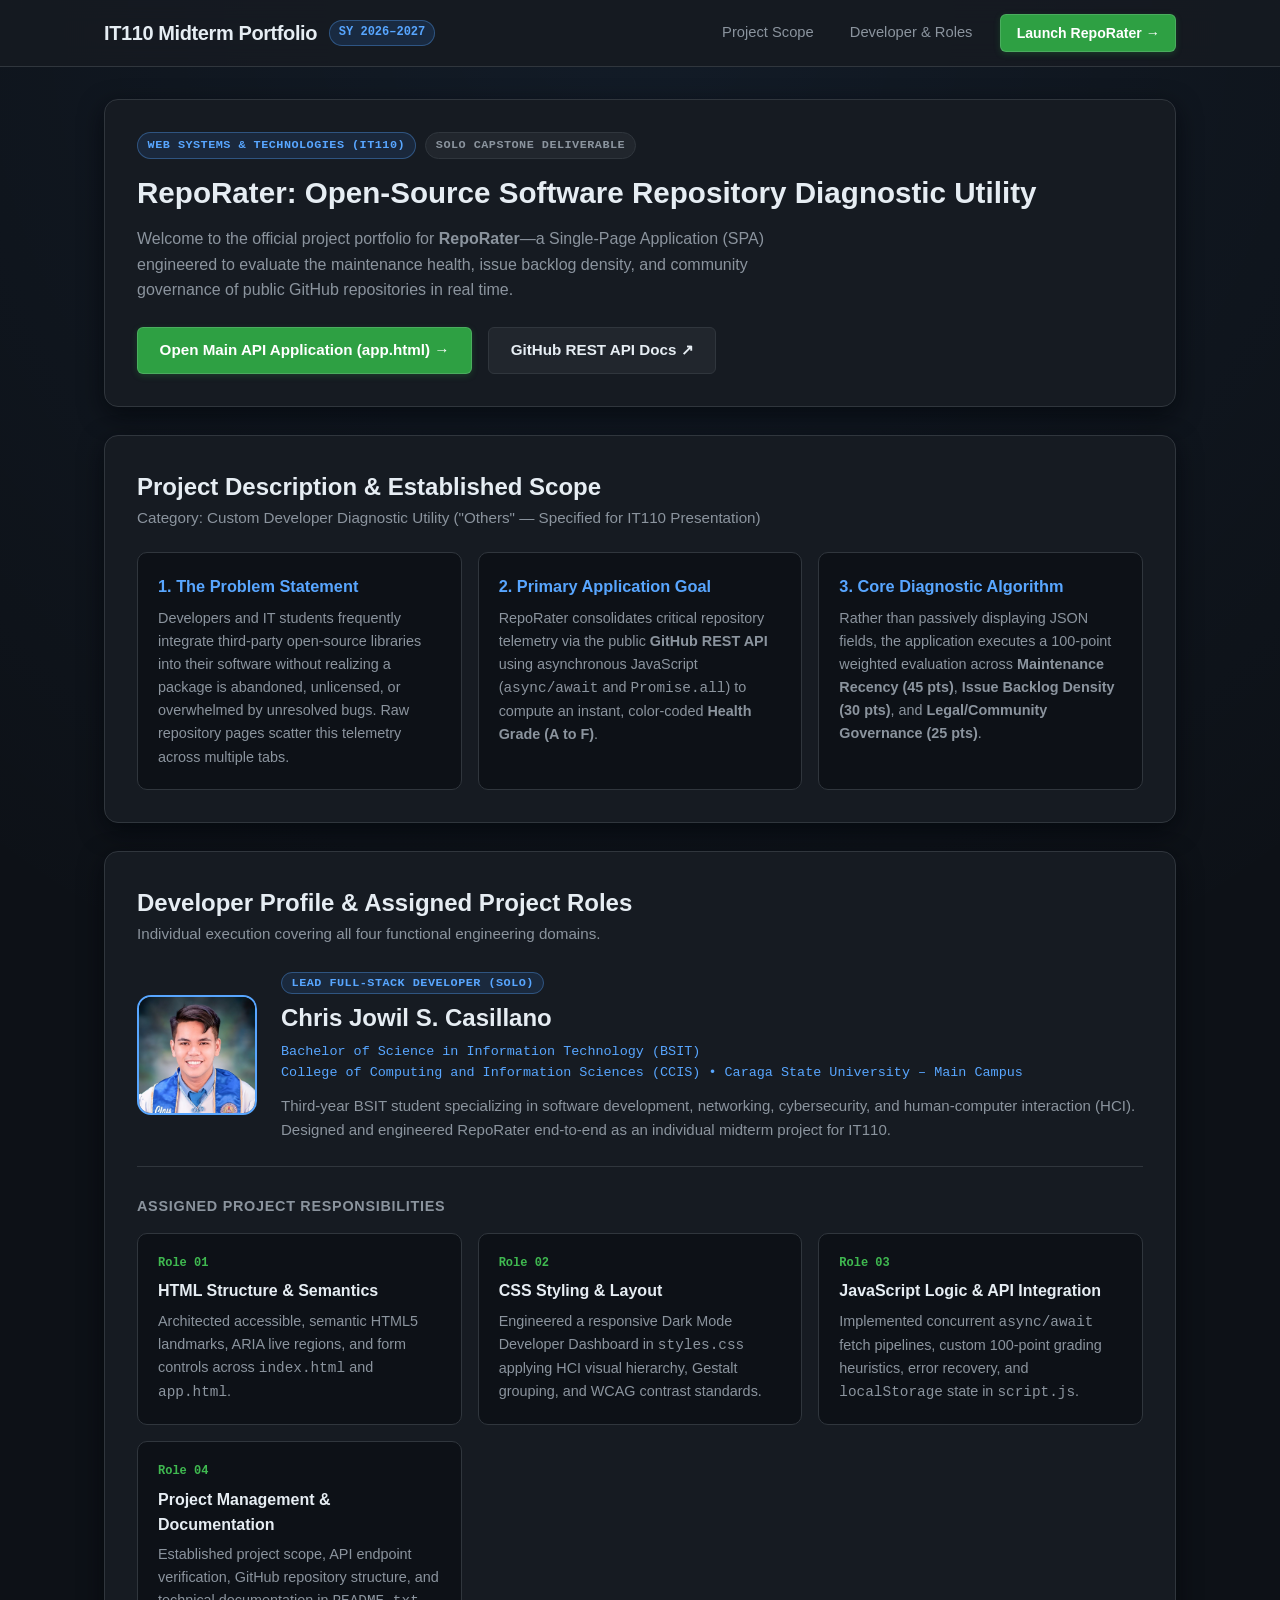
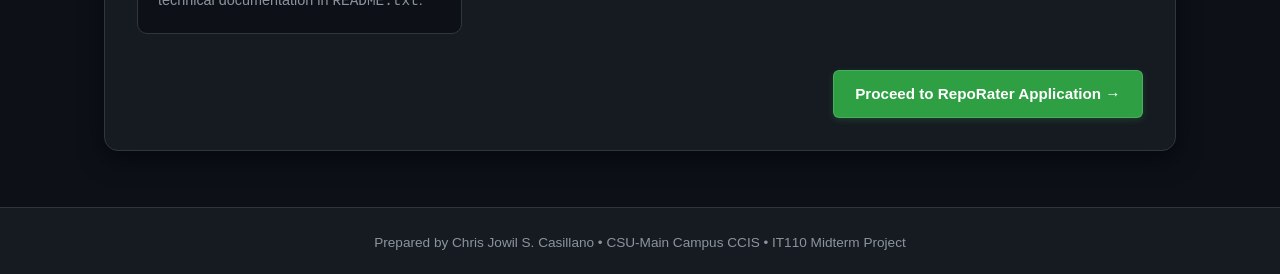
==== index.html @ c6ba1325 "Initial commit" ====
<!DOCTYPE html>
<html lang="en">
<head>
    <meta charset="UTF-8">
    <meta name="viewport" content="width=device-width, initial-scale=1.0">
    <title>Developer Portfolio &amp; Project Overview | RepoRater IT110</title>
    <link rel="stylesheet" href="styles.css">
</head>
<body>
    <!-- Top Header Navigation -->
    <header class="app-header">
        <div class="header-container">
            <div class="brand">
                <h1>IT110 Midterm Portfolio</h1>
                <span class="badge">SY 2026–2027</span>
            </div>
            <nav aria-label="Portfolio Navigation">
                <a href="#project-scope" class="nav-link">Project Scope</a>
                <a href="#developer-profile" class="nav-link">Developer &amp; Roles</a>
                <a href="app.html" class="primary-btn nav-cta">Launch RepoRater &rarr;</a>
            </nav>
        </div>
    </header>

    <main class="app-main portfolio-main">
        <!-- Hero Introduction Section -->
        <section class="hero-card" aria-labelledby="heroHeading">
            <div class="hero-badge-row">
                <span class="status-badge badge-info">Web Systems &amp; Technologies (IT110)</span>
                <span class="status-badge badge-neutral">Solo Capstone Deliverable</span>
            </div>
            <h2 id="heroHeading" class="hero-title">
                RepoRater: Open-Source Software Repository Diagnostic Utility
            </h2>
            <p class="hero-description">
                Welcome to the official project portfolio for <strong>RepoRater</strong>—a Single-Page Application (SPA) engineered to evaluate the maintenance health, issue backlog density, and community governance of public GitHub repositories in real time.
            </p>
            <div class="hero-actions">
                <a href="app.html" class="primary-btn hero-btn">
                    Open Main API Application (app.html) &rarr;
                </a>
                <a href="https://docs.github.com/en/rest" target="_blank" rel="noopener noreferrer" class="secondary-btn">
                    GitHub REST API Docs &nearr;
                </a>
            </div>
        </section>

        <!-- Project Scope & Architecture Section (CO1 Rubric Requirement) -->
        <section id="project-scope" class="portfolio-section" aria-labelledby="scopeHeading">
            <div class="section-header">
                <h2 id="scopeHeading">Project Description &amp; Established Scope</h2>
                <p class="section-subtitle">
                    Category: Custom Developer Diagnostic Utility ("Others" — Specified for IT110 Presentation)
                </p>
            </div>

            <div class="scope-grid">
                <article class="scope-card">
                    <h3>1. The Problem Statement</h3>
                    <p>
                        Developers and IT students frequently integrate third-party open-source libraries into their software without realizing a package is abandoned, unlicensed, or overwhelmed by unresolved bugs. Raw repository pages scatter this telemetry across multiple tabs.
                    </p>
                </article>

                <article class="scope-card">
                    <h3>2. Primary Application Goal</h3>
                    <p>
                        RepoRater consolidates critical repository telemetry via the public <strong>GitHub REST API</strong> using asynchronous JavaScript (<code>async/await</code> and <code>Promise.all</code>) to compute an instant, color-coded <strong>Health Grade (A to F)</strong>.
                    </p>
                </article>

                <article class="scope-card">
                    <h3>3. Core Diagnostic Algorithm</h3>
                    <p>
                        Rather than passively displaying JSON fields, the application executes a 100-point weighted evaluation across <strong>Maintenance Recency (45 pts)</strong>, <strong>Issue Backlog Density (30 pts)</strong>, and <strong>Legal/Community Governance (25 pts)</strong>.
                    </p>
                </article>
            </div>
        </section>

        <!-- Developer Profile & Role Matrix Section -->
        <section id="developer-profile" class="portfolio-section" aria-labelledby="profileHeading">
            <div class="section-header">
                <h2 id="profileHeading">Developer Profile &amp; Assigned Project Roles</h2>
                <p class="section-subtitle">
                    Individual execution covering all four functional engineering domains.
                </p>
            </div>

            <article class="profile-card">
                <div class="profile-identity">
                    <img 
                        src="profile.jpg" 
                        alt="Portrait of Chris Jowil S. Casillano" 
                        class="profile-avatar"
                        width="120"
                        height="120"
                        onerror="this.onerror=null; this.src='data:image/svg+xml;utf8,<svg xmlns=%22http://www.w3.org/2000/svg%22 width=%22120%22 height=%22120%22 viewBox=%220 0 120 120%22><rect width=%22120%22 height=%22120%22 rx=%2216%22 fill=%22%2321262d%22/><text x=%2250%25%22 y=%2254%25%22 font-family=%22monospace%22 font-size=%2236%22 font-weight=%22bold%22 fill=%22%2358a6ff%22 text-anchor=%22middle%22 dominant-baseline=%22middle%22>CJC</text></svg>';"
                    >
                    <div class="profile-meta">
                        <span class="status-badge badge-info">Lead Full-Stack Developer (Solo)</span>
                        <h3>Chris Jowil S. Casillano</h3>
                        <p class="profile-affiliation">
                            Bachelor of Science in Information Technology (BSIT)<br>
                            College of Computing and Information Sciences (CCIS) &bull; Caraga State University – Main Campus
                        </p>
                        <p class="profile-bio">
                            Third-year BSIT student specializing in software development, networking, cybersecurity, and human-computer interaction (HCI). Designed and engineered RepoRater end-to-end as an individual midterm project for IT110.
                        </p>
                    </div>
                </div>

                <!-- Assigned Roles Breakdown (CO1 Rubric Requirement) -->
                <div class="roles-matrix">
                    <h4>Assigned Project Responsibilities</h4>
                    <div class="roles-grid">
                        <div class="role-box">
                            <span class="role-tag">Role 01</span>
                            <strong>HTML Structure &amp; Semantics</strong>
                            <p>Architected accessible, semantic HTML5 landmarks, ARIA live regions, and form controls across <code>index.html</code> and <code>app.html</code>.</p>
                        </div>
                        <div class="role-box">
                            <span class="role-tag">Role 02</span>
                            <strong>CSS Styling &amp; Layout</strong>
                            <p>Engineered a responsive Dark Mode Developer Dashboard in <code>styles.css</code> applying HCI visual hierarchy, Gestalt grouping, and WCAG contrast standards.</p>
                        </div>
                        <div class="role-box">
                            <span class="role-tag">Role 03</span>
                            <strong>JavaScript Logic &amp; API Integration</strong>
                            <p>Implemented concurrent <code>async/await</code> fetch pipelines, custom 100-point grading heuristics, error recovery, and <code>localStorage</code> state in <code>script.js</code>.</p>
                        </div>
                        <div class="role-box">
                            <span class="role-tag">Role 04</span>
                            <strong>Project Management &amp; Documentation</strong>
                            <p>Established project scope, API endpoint verification, GitHub repository structure, and technical documentation in <code>README.txt</code>.</p>
                        </div>
                    </div>
                </div>

                <div class="profile-footer-cta">
                    <a href="app.html" class="primary-btn">
                        Proceed to RepoRater Application &rarr;
                    </a>
                </div>
            </article>
        </section>
    </main>

    <footer class="app-footer">
        <p>Prepared by Chris Jowil S. Casillano &bull; CSU-Main Campus CCIS &bull; IT110 Midterm Project</p>
    </footer>
</body>
</html>
---- styles.css ----
/**
 * RepoRater - Unified Dark Mode Developer Dashboard Stylesheet (styles.css)
 * Applies HCI Principles: Visibility of System Status, Visual Hierarchy,
 * Fitts's Law Target Sizing, Gestalt Proximity, and WCAG High-Contrast Tokens.
 */

:root {
    /* Core Dark Mode Surfaces */
    --bg-canvas: #0d1117;
    --bg-surface: #161b22;
    --bg-elevated: #21262d;
    --bg-overlay: rgba(22, 27, 34, 0.88);

    /* Borders & Dividers */
    --border-default: #30363d;
    --border-muted: #21262d;
    --border-focus: #58a6ff;

    /* Typography Colors (WCAG AA/AAA Compliant) */
    --text-primary: #e6edf3;
    --text-secondary: #8b949e;
    --text-muted: #6e7681;

    /* Brand & Interactive Accents */
    --accent-primary: #2ea043;
    --accent-primary-hover: #3fb950;
    --accent-blue: #58a6ff;
    --accent-blue-subtle: rgba(56, 139, 253, 0.15);

    /* Semantic Diagnostic & Grade Colors */
    --status-good: #3fb950;
    --status-good-bg: rgba(46, 160, 67, 0.12);
    --status-info: #58a6ff;
    --status-info-bg: rgba(56, 139, 253, 0.12);
    --status-warn: #d29922;
    --status-warn-bg: rgba(187, 128, 9, 0.14);
    --status-crit: #f85149;
    --status-crit-bg: rgba(248, 81, 73, 0.14);
    --status-orange: #db6d28;
    --status-orange-bg: rgba(219, 109, 40, 0.14);

    /* Typography Stacks */
    --font-sans: 'Inter', -apple-system, BlinkMacSystemFont, 'Segoe UI', Roboto, Oxygen, Ubuntu, sans-serif;
    --font-mono: 'JetBrains Mono', 'Fira Code', 'Cascadia Code', Consolas, 'Courier New', monospace;

    /* Layout & Radius Tokens */
    --max-width: 1120px;
    --radius-sm: 6px;
    --radius-md: 10px;
    --radius-lg: 14px;
    --shadow-card: 0 8px 24px rgba(1, 4, 9, 0.65);
    --transition-fast: 160ms cubic-bezier(0.2, 0, 0, 1);
}

/* ==========================================================================
   1. Base Reset & Accessibility Foundations
   ========================================================================== */
*, *::before, *::after {
    box-sizing: border-box;
    margin: 0;
    padding: 0;
}

/* Critical safeguard: ensures JS .hidden toggles always override flex/grid */
[hidden] {
    display: none !important;
}

html {
    scroll-behavior: smooth;
    color-scheme: dark;
}

body {
    background-color: var(--bg-canvas);
    background-image: radial-gradient(circle at 50% 0%, rgba(88, 166, 255, 0.07), transparent 55%);
    color: var(--text-primary);
    font-family: var(--font-sans);
    font-size: 16px;
    line-height: 1.6;
    min-height: 100vh;
    display: flex;
    flex-direction: column;
    -webkit-font-smoothing: antialiased;
}

a {
    color: var(--accent-blue);
    text-decoration: none;
    transition: color var(--transition-fast);
}

a:hover {
    text-decoration: underline;
}

/* Keyboard Focus Ring (HCI Accessibility Principle) */
:focus-visible {
    outline: 2px solid var(--border-focus);
    outline-offset: 3px;
}

/* ==========================================================================
   2. Top Navigation Header
   ========================================================================== */
.app-header {
    position: sticky;
    top: 0;
    z-index: 100;
    background-color: var(--bg-overlay);
    backdrop-filter: blur(12px);
    border-bottom: 1px solid var(--border-default);
}

.header-container {
    max-width: var(--max-width);
    margin: 0 auto;
    padding: 0.9rem 1.5rem;
    display: flex;
    align-items: center;
    justify-content: space-between;
    gap: 1rem;
    flex-wrap: wrap;
}

.brand {
    display: flex;
    align-items: center;
    gap: 0.75rem;
}

.brand h1 {
    font-size: 1.25rem;
    font-weight: 700;
    letter-spacing: -0.02em;
    color: var(--text-primary);
}

.badge {
    font-family: var(--font-mono);
    font-size: 0.75rem;
    font-weight: 600;
    padding: 0.15rem 0.55rem;
    border-radius: 999px;
    background-color: var(--accent-blue-subtle);
    color: var(--accent-blue);
    border: 1px solid rgba(88, 166, 255, 0.35);
}

.app-header nav {
    display: flex;
    align-items: center;
    gap: 1.25rem;
    flex-wrap: wrap;
}

.nav-link {
    color: var(--text-secondary);
    font-size: 0.92rem;
    font-weight: 500;
    padding: 0.35rem 0.5rem;
    border-radius: var(--radius-sm);
}

.nav-link:hover {
    color: var(--text-primary);
    background-color: var(--bg-elevated);
    text-decoration: none;
}

/* ==========================================================================
   3. Main Layout Container & Shared Buttons (Fitts's Law Sizing)
   ========================================================================== */
.app-main {
    max-width: var(--max-width);
    width: 100%;
    margin: 0 auto;
    padding: 2rem 1.5rem 3.5rem;
    flex: 1;
    display: flex;
    flex-direction: column;
    gap: 1.75rem;
}

.primary-btn,
.secondary-btn {
    display: inline-flex;
    align-items: center;
    justify-content: center;
    min-height: 44px;
    padding: 0.65rem 1.35rem;
    font-family: var(--font-sans);
    font-size: 0.95rem;
    font-weight: 600;
    border-radius: var(--radius-sm);
    cursor: pointer;
    transition: all var(--transition-fast);
    text-decoration: none !important;
    white-space: nowrap;
}

.primary-btn {
    background-color: var(--accent-primary);
    color: #ffffff;
    border: 1px solid rgba(240, 246, 252, 0.15);
    box-shadow: 0 2px 6px rgba(46, 160, 67, 0.25);
}

.primary-btn:hover:not(:disabled) {
    background-color: var(--accent-primary-hover);
    transform: translateY(-1px);
}

.primary-btn:disabled {
    opacity: 0.6;
    cursor: wait;
}

.secondary-btn {
    background-color: var(--bg-elevated);
    color: var(--text-primary);
    border: 1px solid var(--border-default);
}

.secondary-btn:hover {
    border-color: var(--text-secondary);
    background-color: #292e36;
}

.nav-cta {
    min-height: 36px;
    padding: 0.4rem 0.95rem;
    font-size: 0.88rem;
}

/* ==========================================================================
   4. Search & Input Section (app.html)
   ========================================================================== */
.search-section {
    background-color: var(--bg-surface);
    border: 1px solid var(--border-default);
    border-radius: var(--radius-lg);
    padding: 1.75rem;
    box-shadow: var(--shadow-card);
}

.search-section h2 {
    font-size: 1.35rem;
    margin-bottom: 0.35rem;
}

.section-subtitle {
    color: var(--text-secondary);
    font-size: 0.95rem;
    margin-bottom: 1.35rem;
}

.search-form {
    display: grid;
    grid-template-columns: 1fr auto 1fr auto;
    align-items: end;
    gap: 0.85rem;
}

.input-group {
    display: flex;
    flex-direction: column;
    gap: 0.4rem;
}

.input-group label {
    font-size: 0.82rem;
    font-weight: 600;
    color: var(--text-secondary);
    text-transform: uppercase;
    letter-spacing: 0.04em;
}

.input-group input {
    min-height: 44px;
    padding: 0.65rem 0.9rem;
    background-color: var(--bg-canvas);
    border: 1px solid var(--border-default);
    border-radius: var(--radius-sm);
    color: var(--text-primary);
    font-family: var(--font-mono);
    font-size: 0.92rem;
    transition: border-color var(--transition-fast), box-shadow var(--transition-fast);
}

.input-group input::placeholder {
    color: var(--text-muted);
    font-family: var(--font-sans);
}

.input-group input:focus {
    outline: none;
    border-color: var(--border-focus);
    box-shadow: 0 0 0 3px rgba(88, 166, 255, 0.2);
}

.slash-divider {
    font-family: var(--font-mono);
    font-size: 1.4rem;
    font-weight: 700;
    color: var(--text-muted);
    padding-bottom: 0.45rem;
    user-select: none;
}

/* Quick Demo Presets & Recent History Pills */
.presets-bar,
.recent-searches {
    margin-top: 1.15rem;
    padding-top: 1rem;
    border-top: 1px solid var(--border-muted);
    display: flex;
    align-items: center;
    flex-wrap: wrap;
    gap: 0.55rem;
}

.presets-label,
.recent-header span {
    font-size: 0.82rem;
    font-weight: 600;
    color: var(--text-secondary);
    margin-right: 0.25rem;
}

.preset-btn,
.recent-pill {
    background-color: var(--bg-elevated);
    color: var(--text-primary);
    border: 1px solid var(--border-default);
    border-radius: 999px;
    padding: 0.35rem 0.8rem;
    font-family: var(--font-mono);
    font-size: 0.8rem;
    cursor: pointer;
    transition: all var(--transition-fast);
}

.preset-btn:hover,
.recent-pill:hover {
    border-color: var(--accent-blue);
    color: var(--accent-blue);
    background-color: var(--accent-blue-subtle);
}

.recent-searches {
    flex-direction: column;
    align-items: stretch;
}

.recent-header {
    display: flex;
    justify-content: space-between;
    align-items: center;
}

.recent-list {
    display: flex;
    flex-wrap: wrap;
    gap: 0.5rem;
}

.text-btn {
    background: none;
    border: none;
    color: var(--text-secondary);
    font-size: 0.8rem;
    cursor: pointer;
    text-decoration: underline;
}

.text-btn:hover {
    color: var(--status-crit);
}

/* ==========================================================================
   5. Feedback States: Loading Spinner & Error Handling Banner
   ========================================================================== */
.status-panel {
    border-radius: var(--radius-md);
    padding: 1.5rem;
    display: flex;
    align-items: center;
    gap: 1rem;
}

.loading-panel {
    background-color: var(--bg-surface);
    border: 1px solid var(--border-default);
    justify-content: center;
    color: var(--text-secondary);
}

.spinner {
    width: 24px;
    height: 24px;
    border: 3px solid var(--border-default);
    border-top-color: var(--accent-blue);
    border-radius: 50%;
    animation: spin 0.8s linear infinite;
}

@keyframes spin {
    to { transform: rotate(360deg); }
}

.error-panel {
    background-color: var(--status-crit-bg);
    border: 1px solid var(--status-crit);
    flex-direction: column;
    align-items: flex-start;
    gap: 0.35rem;
}

.error-panel h3 {
    color: var(--status-crit);
    font-size: 1.05rem;
}

.error-panel p {
    color: var(--text-primary);
    font-size: 0.92rem;
}

/* ==========================================================================
   6. Results Dashboard: Identity, Grade Card, Breakdown & Telemetry
   ========================================================================== */
.results-section {
    display: flex;
    flex-direction: column;
    gap: 1.5rem;
}

.repo-overview-card,
.grade-card,
.breakdown-card,
.metrics-section,
.commits-section {
    background-color: var(--bg-surface);
    border: 1px solid var(--border-default);
    border-radius: var(--radius-lg);
    padding: 1.5rem;
    box-shadow: var(--shadow-card);
}

.repo-identity {
    display: flex;
    align-items: flex-start;
    gap: 1.25rem;
}

.owner-avatar {
    width: 72px;
    height: 72px;
    border-radius: var(--radius-md);
    border: 1px solid var(--border-default);
    background-color: var(--bg-elevated);
    flex-shrink: 0;
}

.repo-title-block {
    flex: 1;
    min-width: 0;
}

.repo-name-row {
    display: flex;
    align-items: center;
    flex-wrap: wrap;
    gap: 0.75rem;
    margin-bottom: 0.4rem;
}

.repo-name-row h2 {
    font-family: var(--font-mono);
    font-size: 1.35rem;
    word-break: break-all;
}

.badge-group {
    display: flex;
    gap: 0.45rem;
    flex-wrap: wrap;
}

.status-badge {
    font-family: var(--font-mono);
    font-size: 0.74rem;
    font-weight: 600;
    padding: 0.2rem 0.6rem;
    border-radius: 999px;
    text-transform: uppercase;
    letter-spacing: 0.04em;
}

.badge-neutral {
    background-color: var(--bg-elevated);
    color: var(--text-secondary);
    border: 1px solid var(--border-default);
}

.badge-info {
    background-color: var(--status-info-bg);
    color: var(--status-info);
    border: 1px solid rgba(88, 166, 255, 0.35);
}

.badge-danger {
    background-color: var(--status-crit-bg);
    color: var(--status-crit);
    border: 1px solid rgba(248, 81, 73, 0.4);
}

.repo-description {
    color: var(--text-secondary);
    margin-bottom: 0.65rem;
}

.external-link {
    font-size: 0.9rem;
    font-weight: 600;
}

/* Primary Diagnostic Grid */
.diagnostic-grid {
    display: grid;
    grid-template-columns: 320px 1fr;
    gap: 1.5rem;
}

.grade-card {
    display: flex;
    flex-direction: column;
    justify-content: space-between;
    border-top: 4px solid var(--border-default);
}

.grade-card h3,
.breakdown-card h3,
.metrics-section h3,
.commits-section h3 {
    font-size: 0.95rem;
    text-transform: uppercase;
    letter-spacing: 0.05em;
    color: var(--text-secondary);
    margin-bottom: 1rem;
}

.grade-display {
    display: flex;
    align-items: center;
    gap: 1.25rem;
    margin: 0.5rem 0 1rem;
}

.grade-letter {
    font-family: var(--font-mono);
    font-size: 3.75rem;
    font-weight: 800;
    line-height: 1;
    width: 84px;
    height: 84px;
    display: flex;
    align-items: center;
    justify-content: center;
    border-radius: var(--radius-md);
    border: 2px solid var(--border-default);
}

.grade-meta {
    display: flex;
    flex-direction: column;
    gap: 0.25rem;
}

.grade-score {
    font-family: var(--font-mono);
    font-size: 1.1rem;
    font-weight: 700;
}

.grade-verdict {
    font-size: 0.95rem;
    font-weight: 600;
}

.grade-footnote {
    font-size: 0.8rem;
    color: var(--text-muted);
}

/* Dynamic Grade Color Modifiers */
.grade-a { border-top-color: var(--status-good); }
.grade-a .grade-letter { color: var(--status-good); background: var(--status-good-bg); border-color: var(--status-good); }
.grade-a .grade-verdict { color: var(--status-good); }

.grade-b { border-top-color: var(--status-info); }
.grade-b .grade-letter { color: var(--status-info); background: var(--status-info-bg); border-color: var(--status-info); }
.grade-b .grade-verdict { color: var(--status-info); }

.grade-c { border-top-color: var(--status-warn); }
.grade-c .grade-letter { color: var(--status-warn); background: var(--status-warn-bg); border-color: var(--status-warn); }
.grade-c .grade-verdict { color: var(--status-warn); }

.grade-d { border-top-color: var(--status-orange); }
.grade-d .grade-letter { color: var(--status-orange); background: var(--status-orange-bg); border-color: var(--status-orange); }
.grade-d .grade-verdict { color: var(--status-orange); }

.grade-f { border-top-color: var(--status-crit); }
.grade-f .grade-letter { color: var(--status-crit); background: var(--status-crit-bg); border-color: var(--status-crit); }
.grade-f .grade-verdict { color: var(--status-crit); }

/* Diagnostic Breakdown List with Non-Color Status Cues (WCAG Principle) */
.diagnostic-list {
    list-style: none;
    display: flex;
    flex-direction: column;
    gap: 0.65rem;
}

.diag-item {
    padding: 0.65rem 0.9rem;
    border-radius: var(--radius-sm);
    font-size: 0.92rem;
    border-left: 3px solid var(--border-default);
    background-color: var(--bg-canvas);
}

.diag-item::before {
    font-family: var(--font-mono);
    font-size: 0.78rem;
    font-weight: 700;
    margin-right: 0.6rem;
}

.diag-good { border-left-color: var(--status-good); background-color: var(--status-good-bg); }
.diag-good::before { content: "[PASS]"; color: var(--status-good); }

.diag-warning { border-left-color: var(--status-warn); background-color: var(--status-warn-bg); }
.diag-warning::before { content: "[WARN]"; color: var(--status-warn); }

.diag-critical { border-left-color: var(--status-crit); background-color: var(--status-crit-bg); }
.diag-critical::before { content: "[CRIT]"; color: var(--status-crit); }

.diag-info { border-left-color: var(--status-info); background-color: var(--status-info-bg); }
.diag-info::before { content: "[INFO]"; color: var(--status-info); }

/* 9-Box Telemetry Metrics Grid */
.metrics-grid {
    display: grid;
    grid-template-columns: repeat(auto-fill, minmax(195px, 1fr));
    gap: 0.9rem;
}

.metric-box {
    background-color: var(--bg-canvas);
    border: 1px solid var(--border-default);
    border-radius: var(--radius-sm);
    padding: 0.9rem 1rem;
    display: flex;
    flex-direction: column;
    gap: 0.25rem;
}

.metric-label {
    font-size: 0.78rem;
    color: var(--text-secondary);
    text-transform: uppercase;
    letter-spacing: 0.04em;
}

.metric-value {
    font-family: var(--font-mono);
    font-size: 1.15rem;
    color: var(--text-primary);
}

/* Recent Commit Activity List */
.commits-list {
    list-style: none;
    display: flex;
    flex-direction: column;
    divide-y: 1px solid var(--border-default);
}

.commit-item {
    padding: 0.75rem 0;
    border-bottom: 1px solid var(--border-muted);
    display: flex;
    justify-content: space-between;
    align-items: baseline;
    gap: 1rem;
    flex-wrap: wrap;
}

.commit-item:last-child {
    border-bottom: none;
    padding-bottom: 0;
}

.commit-message {
    font-family: var(--font-mono);
    font-size: 0.9rem;
    color: var(--text-primary);
    font-weight: 500;
}

.commit-message:hover {
    color: var(--accent-blue);
}

.commit-meta {
    font-size: 0.82rem;
    color: var(--text-secondary);
    white-space: nowrap;
}

/* ==========================================================================
   7. Portfolio Homepage Styles (index.html)
   ========================================================================== */
.hero-card,
.portfolio-section {
    background-color: var(--bg-surface);
    border: 1px solid var(--border-default);
    border-radius: var(--radius-lg);
    padding: 2rem;
    box-shadow: var(--shadow-card);
}

.hero-badge-row {
    display: flex;
    gap: 0.6rem;
    flex-wrap: wrap;
    margin-bottom: 1rem;
}

.hero-title {
    font-size: 1.85rem;
    line-height: 1.25;
    margin-bottom: 0.85rem;
}

.hero-description {
    color: var(--text-secondary);
    max-width: 78ch;
    margin-bottom: 1.5rem;
}

.hero-actions {
    display: flex;
    gap: 1rem;
    flex-wrap: wrap;
}

.scope-grid,
.roles-grid {
    display: grid;
    grid-template-columns: repeat(auto-fit, minmax(260px, 1fr));
    gap: 1rem;
}

.scope-card,
.role-box {
    background-color: var(--bg-canvas);
    border: 1px solid var(--border-default);
    border-radius: var(--radius-md);
    padding: 1.25rem;
}

.scope-card h3 {
    font-size: 1.02rem;
    color: var(--accent-blue);
    margin-bottom: 0.5rem;
}

.scope-card p,
.role-box p {
    font-size: 0.9rem;
    color: var(--text-secondary);
}

.profile-card {
    display: flex;
    flex-direction: column;
    gap: 1.75rem;
}

.profile-identity {
    display: flex;
    align-items: center;
    gap: 1.5rem;
    padding-bottom: 1.5rem;
    border-bottom: 1px solid var(--border-default);
}

.profile-avatar {
    width: 120px;
    height: 120px;
    border-radius: var(--radius-lg);
    object-fit: cover;
    border: 2px solid var(--accent-blue);
    flex-shrink: 0;
}

.profile-meta h3 {
    font-size: 1.5rem;
    margin: 0.35rem 0 0.2rem;
}

.profile-affiliation {
    font-family: var(--font-mono);
    font-size: 0.84rem;
    color: var(--accent-blue);
    margin-bottom: 0.65rem;
}

.profile-bio {
    color: var(--text-secondary);
    font-size: 0.94rem;
}

.roles-matrix h4 {
    font-size: 0.9rem;
    text-transform: uppercase;
    letter-spacing: 0.05em;
    color: var(--text-secondary);
    margin-bottom: 0.9rem;
}

.role-box {
    display: flex;
    flex-direction: column;
    gap: 0.35rem;
}

.role-tag {
    font-family: var(--font-mono);
    font-size: 0.75rem;
    color: var(--status-good);
    font-weight: 700;
}

.profile-footer-cta {
    display: flex;
    justify-content: flex-end;
    padding-top: 0.5rem;
}

/* ==========================================================================
   8. Footer & Responsive Breakpoints
   ========================================================================== */
.app-footer {
    border-top: 1px solid var(--border-default);
    padding: 1.5rem;
    text-align: center;
    color: var(--text-secondary);
    font-size: 0.85rem;
    background-color: var(--bg-surface);
}

@media (max-width: 860px) {
    .search-form {
        grid-template-columns: 1fr;
    }
    .slash-divider {
        display: none;
    }
    .diagnostic-grid {
        grid-template-columns: 1fr;
    }
    .profile-identity {
        flex-direction: column;
        align-items: flex-start;
    }
}
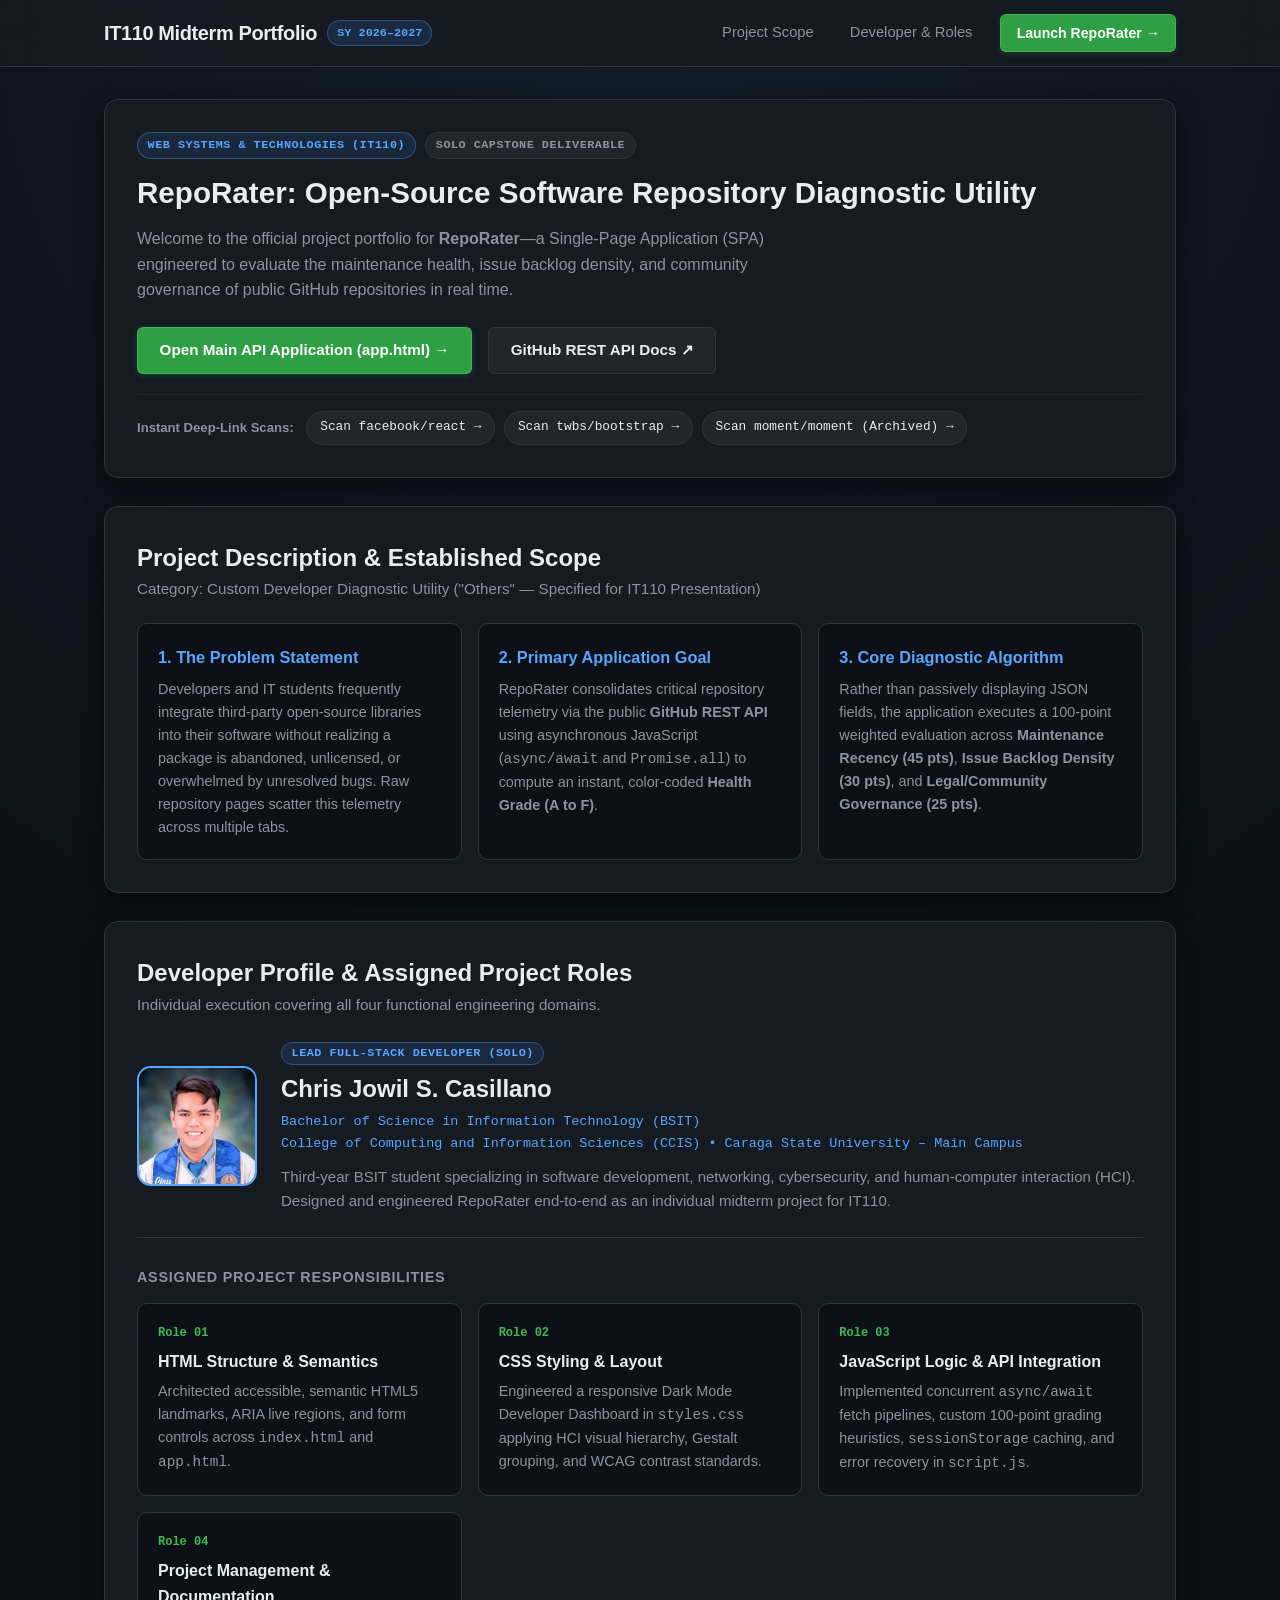
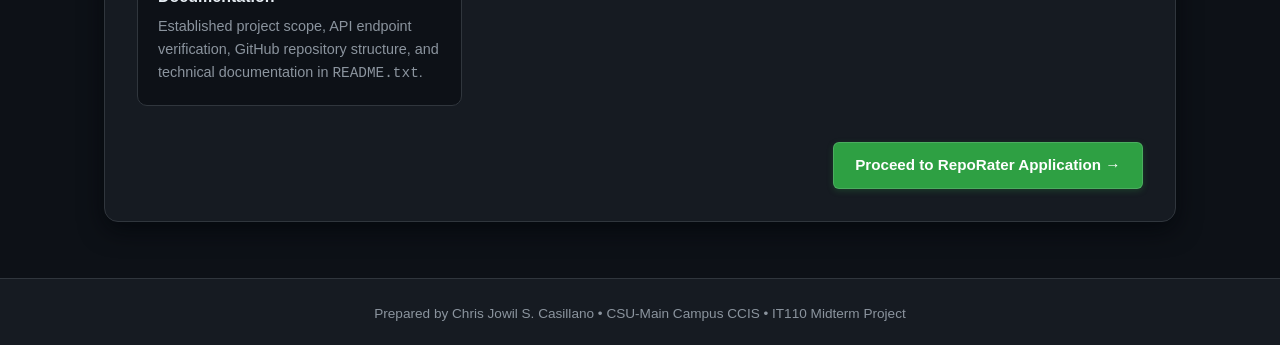
==== commit c07bef42: "Enhance RepoRater v1.2 with new features and improvements - Added inline SVG favicon to prevent 404 " ====
--- a/index.html
+++ b/index.html
@@ -4,6 +4,8 @@
     <meta charset="UTF-8">
     <meta name="viewport" content="width=device-width, initial-scale=1.0">
     <title>Developer Portfolio &amp; Project Overview | RepoRater IT110</title>
+    <!-- Inline SVG Favicon to prevent 404 console errors during live inspection -->
+    <link rel="icon" href="data:image/svg+xml,<svg xmlns='http://www.w3.org/2000/svg' viewBox='0 0 100 100'><rect width='100' height='100' rx='20' fill='%23161b22' stroke='%2358a6ff' stroke-width='6'/><text x='50%25' y='56%25' font-family='monospace' font-size='52' font-weight='bold' fill='%233fb950' text-anchor='middle' dominant-baseline='middle'>R</text></svg>">
     <link rel="stylesheet" href="styles.css">
 </head>
 <body>
@@ -42,6 +44,14 @@
                 <a href="https://docs.github.com/en/rest" target="_blank" rel="noopener noreferrer" class="secondary-btn">
                     GitHub REST API Docs &nearr;
                 </a>
+            </div>
+
+            <!-- Deep-Link Launchers to demonstrate URL query parameter routing -->
+            <div class="deeplink-bar">
+                <span class="presets-label">Instant Deep-Link Scans:</span>
+                <a href="app.html?repo=facebook/react" class="preset-btn">Scan facebook/react &rarr;</a>
+                <a href="app.html?repo=twbs/bootstrap" class="preset-btn">Scan twbs/bootstrap &rarr;</a>
+                <a href="app.html?repo=moment/moment" class="preset-btn">Scan moment/moment (Archived) &rarr;</a>
             </div>
         </section>
 
@@ -127,7 +137,7 @@
                         <div class="role-box">
                             <span class="role-tag">Role 03</span>
                             <strong>JavaScript Logic &amp; API Integration</strong>
-                            <p>Implemented concurrent <code>async/await</code> fetch pipelines, custom 100-point grading heuristics, error recovery, and <code>localStorage</code> state in <code>script.js</code>.</p>
+                            <p>Implemented concurrent <code>async/await</code> fetch pipelines, custom 100-point grading heuristics, <code>sessionStorage</code> caching, and error recovery in <code>script.js</code>.</p>
                         </div>
                         <div class="role-box">
                             <span class="role-tag">Role 04</span>
--- a/styles.css
+++ b/styles.css
@@ -1,5 +1,5 @@
 /**
- * RepoRater - Unified Dark Mode Developer Dashboard Stylesheet (styles.css)
+ * RepoRater v1.2 - Unified Dark Mode Developer Dashboard Stylesheet (styles.css)
  * Applies HCI Principles: Visibility of System Status, Visual Hierarchy,
  * Fitts's Law Target Sizing, Gestalt Proximity, and WCAG High-Contrast Tokens.
  */
@@ -101,7 +101,7 @@
 }
 
 /* ==========================================================================
-   2. Top Navigation Header
+   2. Top Navigation Header & Rate-Limit Badge
    ========================================================================== */
 .app-header {
     position: sticky;
@@ -126,7 +126,8 @@
 .brand {
     display: flex;
     align-items: center;
-    gap: 0.75rem;
+    gap: 0.65rem;
+    flex-wrap: wrap;
 }
 
 .brand h1 {
@@ -138,13 +139,19 @@
 
 .badge {
     font-family: var(--font-mono);
-    font-size: 0.75rem;
+    font-size: 0.74rem;
     font-weight: 600;
     padding: 0.15rem 0.55rem;
     border-radius: 999px;
     background-color: var(--accent-blue-subtle);
     color: var(--accent-blue);
     border: 1px solid rgba(88, 166, 255, 0.35);
+}
+
+.badge-quota {
+    background-color: var(--status-good-bg);
+    color: var(--status-good);
+    border-color: rgba(63, 185, 80, 0.35);
 }
 
 .app-header nav {
@@ -244,6 +251,14 @@
     box-shadow: var(--shadow-card);
 }
 
+.search-header-row {
+    display: flex;
+    justify-content: space-between;
+    align-items: flex-start;
+    gap: 1rem;
+    flex-wrap: wrap;
+}
+
 .search-section h2 {
     font-size: 1.35rem;
     margin-bottom: 0.35rem;
@@ -253,6 +268,29 @@
     color: var(--text-secondary);
     font-size: 0.95rem;
     margin-bottom: 1.35rem;
+}
+
+.shortcut-hint {
+    font-size: 0.8rem;
+    color: var(--text-secondary);
+    background-color: var(--bg-canvas);
+    border: 1px solid var(--border-default);
+    padding: 0.35rem 0.7rem;
+    border-radius: var(--radius-sm);
+    white-space: nowrap;
+    user-select: none;
+}
+
+.shortcut-hint kbd {
+    font-family: var(--font-mono);
+    font-size: 0.78rem;
+    font-weight: 700;
+    color: var(--accent-blue);
+    background-color: var(--bg-elevated);
+    padding: 0.1rem 0.4rem;
+    border-radius: 4px;
+    border: 1px solid var(--border-default);
+    margin: 0 0.15rem;
 }
 
 .search-form {
@@ -339,6 +377,7 @@
     font-size: 0.8rem;
     cursor: pointer;
     transition: all var(--transition-fast);
+    text-decoration: none !important;
 }
 
 .preset-btn:hover,
@@ -428,12 +467,24 @@
 }
 
 /* ==========================================================================
-   6. Results Dashboard: Identity, Grade Card, Breakdown & Telemetry
+   6. Results Dashboard: Identity, Topics, Grade Card, Meters & Telemetry
    ========================================================================== */
 .results-section {
     display: flex;
     flex-direction: column;
     gap: 1.5rem;
+    animation: fadeSlideUp 0.28s ease-out;
+}
+
+@keyframes fadeSlideUp {
+    from {
+        opacity: 0;
+        transform: translateY(8px);
+    }
+    to {
+        opacity: 1;
+        transform: translateY(0);
+    }
 }
 
 .repo-overview-card,
@@ -518,7 +569,35 @@
 
 .repo-description {
     color: var(--text-secondary);
-    margin-bottom: 0.65rem;
+    margin-bottom: 0.75rem;
+}
+
+/* Repository Topic Pills */
+.topics-list {
+    display: flex;
+    flex-wrap: wrap;
+    gap: 0.45rem;
+    margin-bottom: 0.9rem;
+}
+
+.topic-pill {
+    font-family: var(--font-mono);
+    font-size: 0.75rem;
+    padding: 0.18rem 0.6rem;
+    border-radius: 999px;
+    background-color: var(--accent-blue-subtle);
+    color: var(--accent-blue);
+    border: 1px solid rgba(88, 166, 255, 0.28);
+}
+
+.repo-actions-row {
+    display: flex;
+    align-items: center;
+    justify-content: space-between;
+    gap: 1rem;
+    flex-wrap: wrap;
+    padding-top: 0.75rem;
+    border-top: 1px solid var(--border-muted);
 }
 
 .external-link {
@@ -526,10 +605,17 @@
     font-weight: 600;
 }
 
+.copy-btn {
+    min-height: 34px;
+    padding: 0.35rem 0.85rem;
+    font-family: var(--font-mono);
+    font-size: 0.8rem;
+}
+
 /* Primary Diagnostic Grid */
 .diagnostic-grid {
     display: grid;
-    grid-template-columns: 320px 1fr;
+    grid-template-columns: 340px 1fr;
     gap: 1.5rem;
 }
 
@@ -555,7 +641,7 @@
     display: flex;
     align-items: center;
     gap: 1.25rem;
-    margin: 0.5rem 0 1rem;
+    margin: 0.25rem 0 1rem;
 }
 
 .grade-letter {
@@ -589,6 +675,52 @@
     font-weight: 600;
 }
 
+/* 3-Tier Sub-Score Progress Meters */
+.subscore-meters {
+    display: flex;
+    flex-direction: column;
+    gap: 0.75rem;
+    margin-bottom: 1rem;
+    padding: 0.9rem;
+    background-color: var(--bg-canvas);
+    border: 1px solid var(--border-default);
+    border-radius: var(--radius-sm);
+}
+
+.meter-group {
+    display: flex;
+    flex-direction: column;
+    gap: 0.3rem;
+}
+
+.meter-label-row {
+    display: flex;
+    justify-content: space-between;
+    align-items: center;
+    font-size: 0.78rem;
+    color: var(--text-secondary);
+}
+
+.meter-label-row strong {
+    font-family: var(--font-mono);
+    color: var(--text-primary);
+}
+
+.meter-track {
+    width: 100%;
+    height: 6px;
+    background-color: var(--bg-elevated);
+    border-radius: 999px;
+    overflow: hidden;
+}
+
+.meter-fill {
+    height: 100%;
+    background-color: var(--accent-blue);
+    border-radius: 999px;
+    transition: width 0.45s cubic-bezier(0.22, 1, 0.36, 1);
+}
+
 .grade-footnote {
     font-size: 0.8rem;
     color: var(--text-muted);
@@ -598,22 +730,27 @@
 .grade-a { border-top-color: var(--status-good); }
 .grade-a .grade-letter { color: var(--status-good); background: var(--status-good-bg); border-color: var(--status-good); }
 .grade-a .grade-verdict { color: var(--status-good); }
+.grade-a .meter-fill { background-color: var(--status-good); }
 
 .grade-b { border-top-color: var(--status-info); }
 .grade-b .grade-letter { color: var(--status-info); background: var(--status-info-bg); border-color: var(--status-info); }
 .grade-b .grade-verdict { color: var(--status-info); }
+.grade-b .meter-fill { background-color: var(--status-info); }
 
 .grade-c { border-top-color: var(--status-warn); }
 .grade-c .grade-letter { color: var(--status-warn); background: var(--status-warn-bg); border-color: var(--status-warn); }
 .grade-c .grade-verdict { color: var(--status-warn); }
+.grade-c .meter-fill { background-color: var(--status-warn); }
 
 .grade-d { border-top-color: var(--status-orange); }
 .grade-d .grade-letter { color: var(--status-orange); background: var(--status-orange-bg); border-color: var(--status-orange); }
 .grade-d .grade-verdict { color: var(--status-orange); }
+.grade-d .meter-fill { background-color: var(--status-orange); }
 
 .grade-f { border-top-color: var(--status-crit); }
 .grade-f .grade-letter { color: var(--status-crit); background: var(--status-crit-bg); border-color: var(--status-crit); }
 .grade-f .grade-verdict { color: var(--status-crit); }
+.grade-f .meter-fill { background-color: var(--status-crit); }
 
 /* Diagnostic Breakdown List with Non-Color Status Cues (WCAG Principle) */
 .diagnostic-list {
@@ -685,7 +822,6 @@
     list-style: none;
     display: flex;
     flex-direction: column;
-    divide-y: 1px solid var(--border-default);
 }
 
 .commit-item {
@@ -755,6 +891,16 @@
     display: flex;
     gap: 1rem;
     flex-wrap: wrap;
+}
+
+.deeplink-bar {
+    margin-top: 1.25rem;
+    padding-top: 1rem;
+    border-top: 1px solid var(--border-muted);
+    display: flex;
+    align-items: center;
+    flex-wrap: wrap;
+    gap: 0.55rem;
 }
 
 .scope-grid,
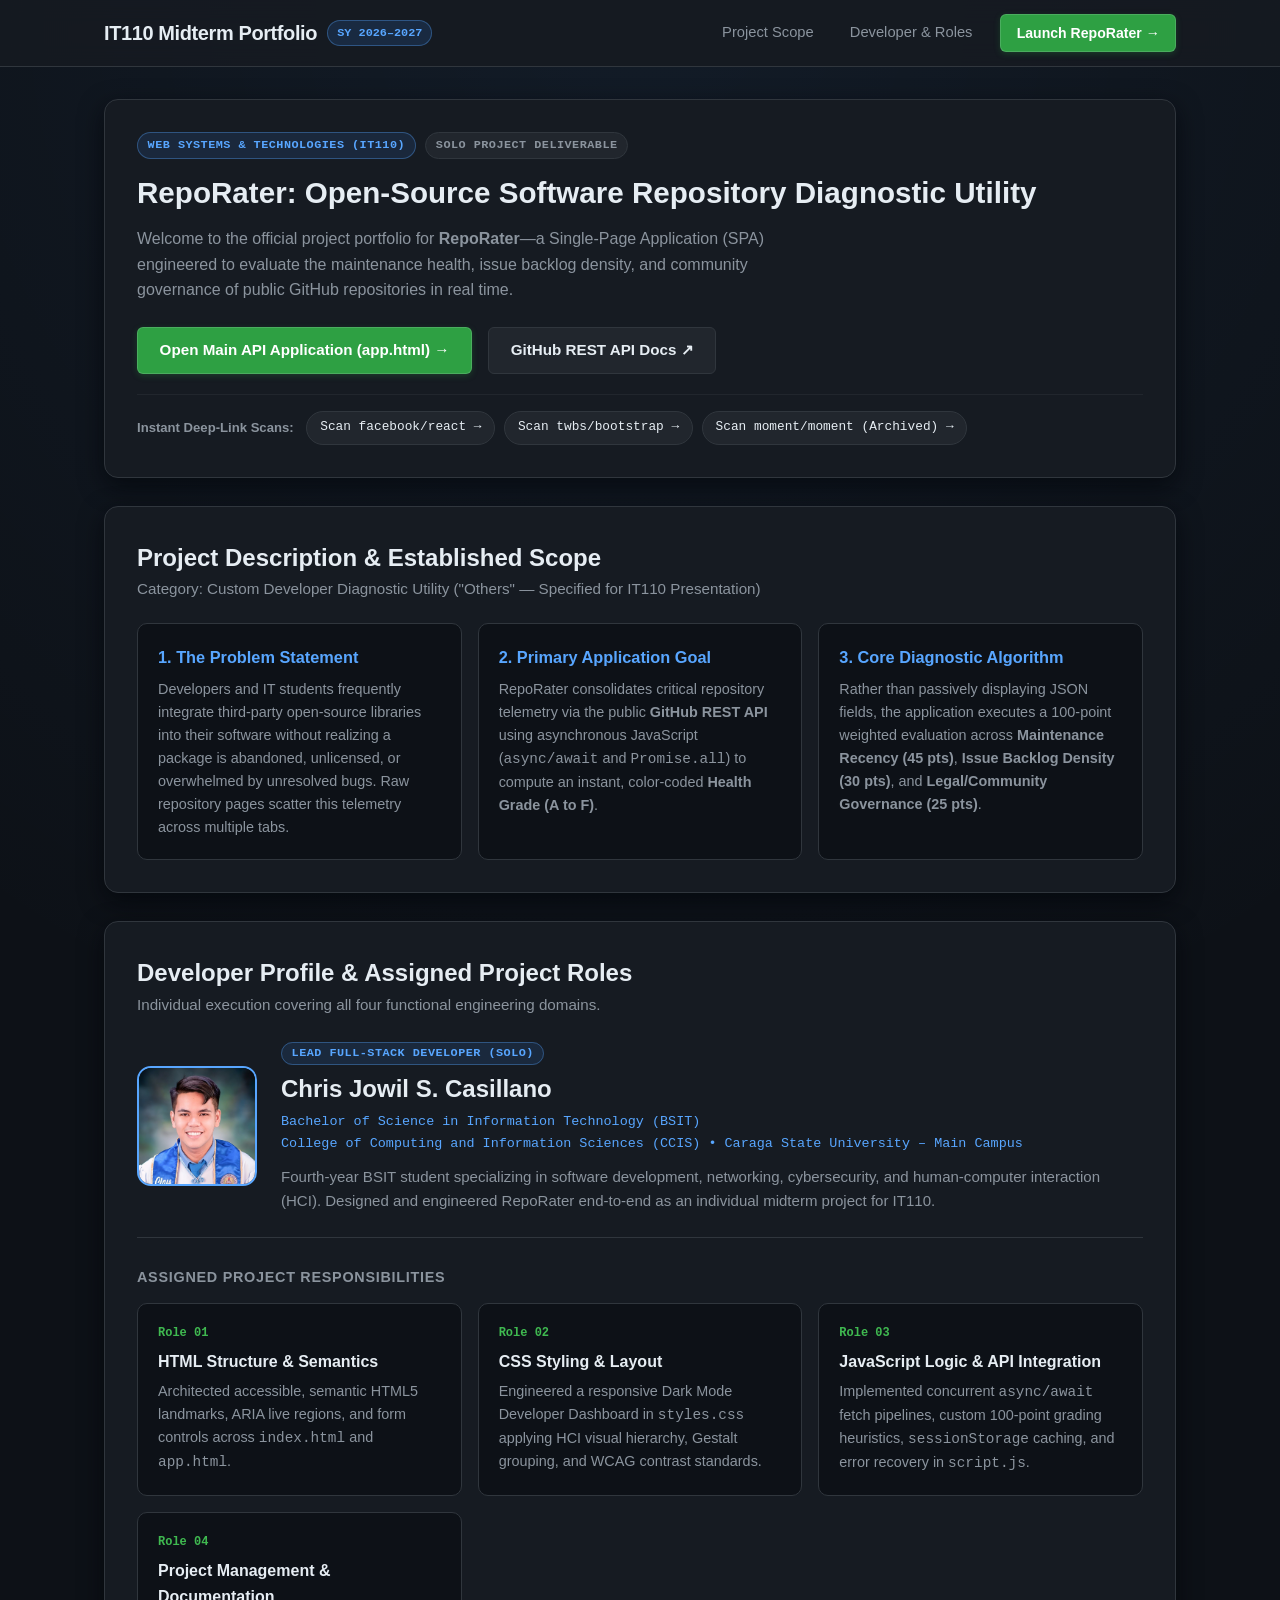
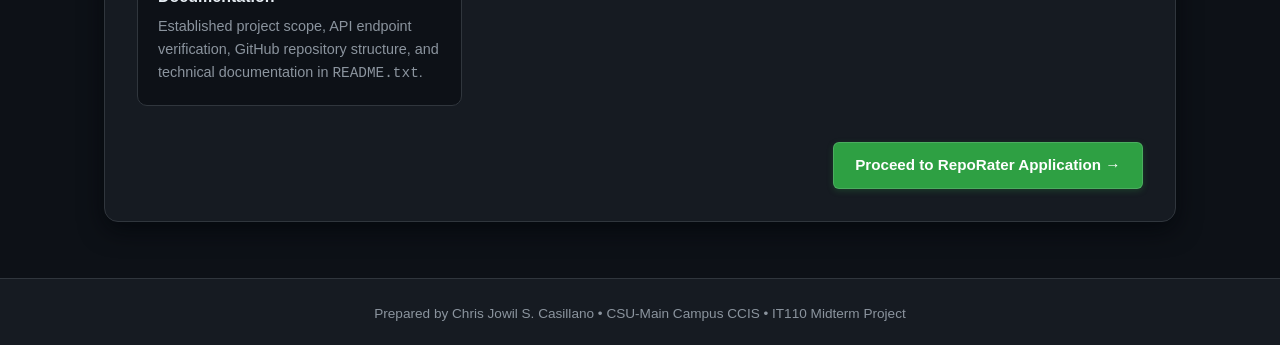
==== commit f8738578: "Update project deliverable description and student year in index.html" ====
--- a/index.html
+++ b/index.html
@@ -29,7 +29,7 @@
         <section class="hero-card" aria-labelledby="heroHeading">
             <div class="hero-badge-row">
                 <span class="status-badge badge-info">Web Systems &amp; Technologies (IT110)</span>
-                <span class="status-badge badge-neutral">Solo Capstone Deliverable</span>
+                <span class="status-badge badge-neutral">Solo Project Deliverable</span>
             </div>
             <h2 id="heroHeading" class="hero-title">
                 RepoRater: Open-Source Software Repository Diagnostic Utility
@@ -115,7 +115,7 @@
                             College of Computing and Information Sciences (CCIS) &bull; Caraga State University – Main Campus
                         </p>
                         <p class="profile-bio">
-                            Third-year BSIT student specializing in software development, networking, cybersecurity, and human-computer interaction (HCI). Designed and engineered RepoRater end-to-end as an individual midterm project for IT110.
+                            Fourth-year BSIT student specializing in software development, networking, cybersecurity, and human-computer interaction (HCI). Designed and engineered RepoRater end-to-end as an individual midterm project for IT110.
                         </p>
                     </div>
                 </div>
